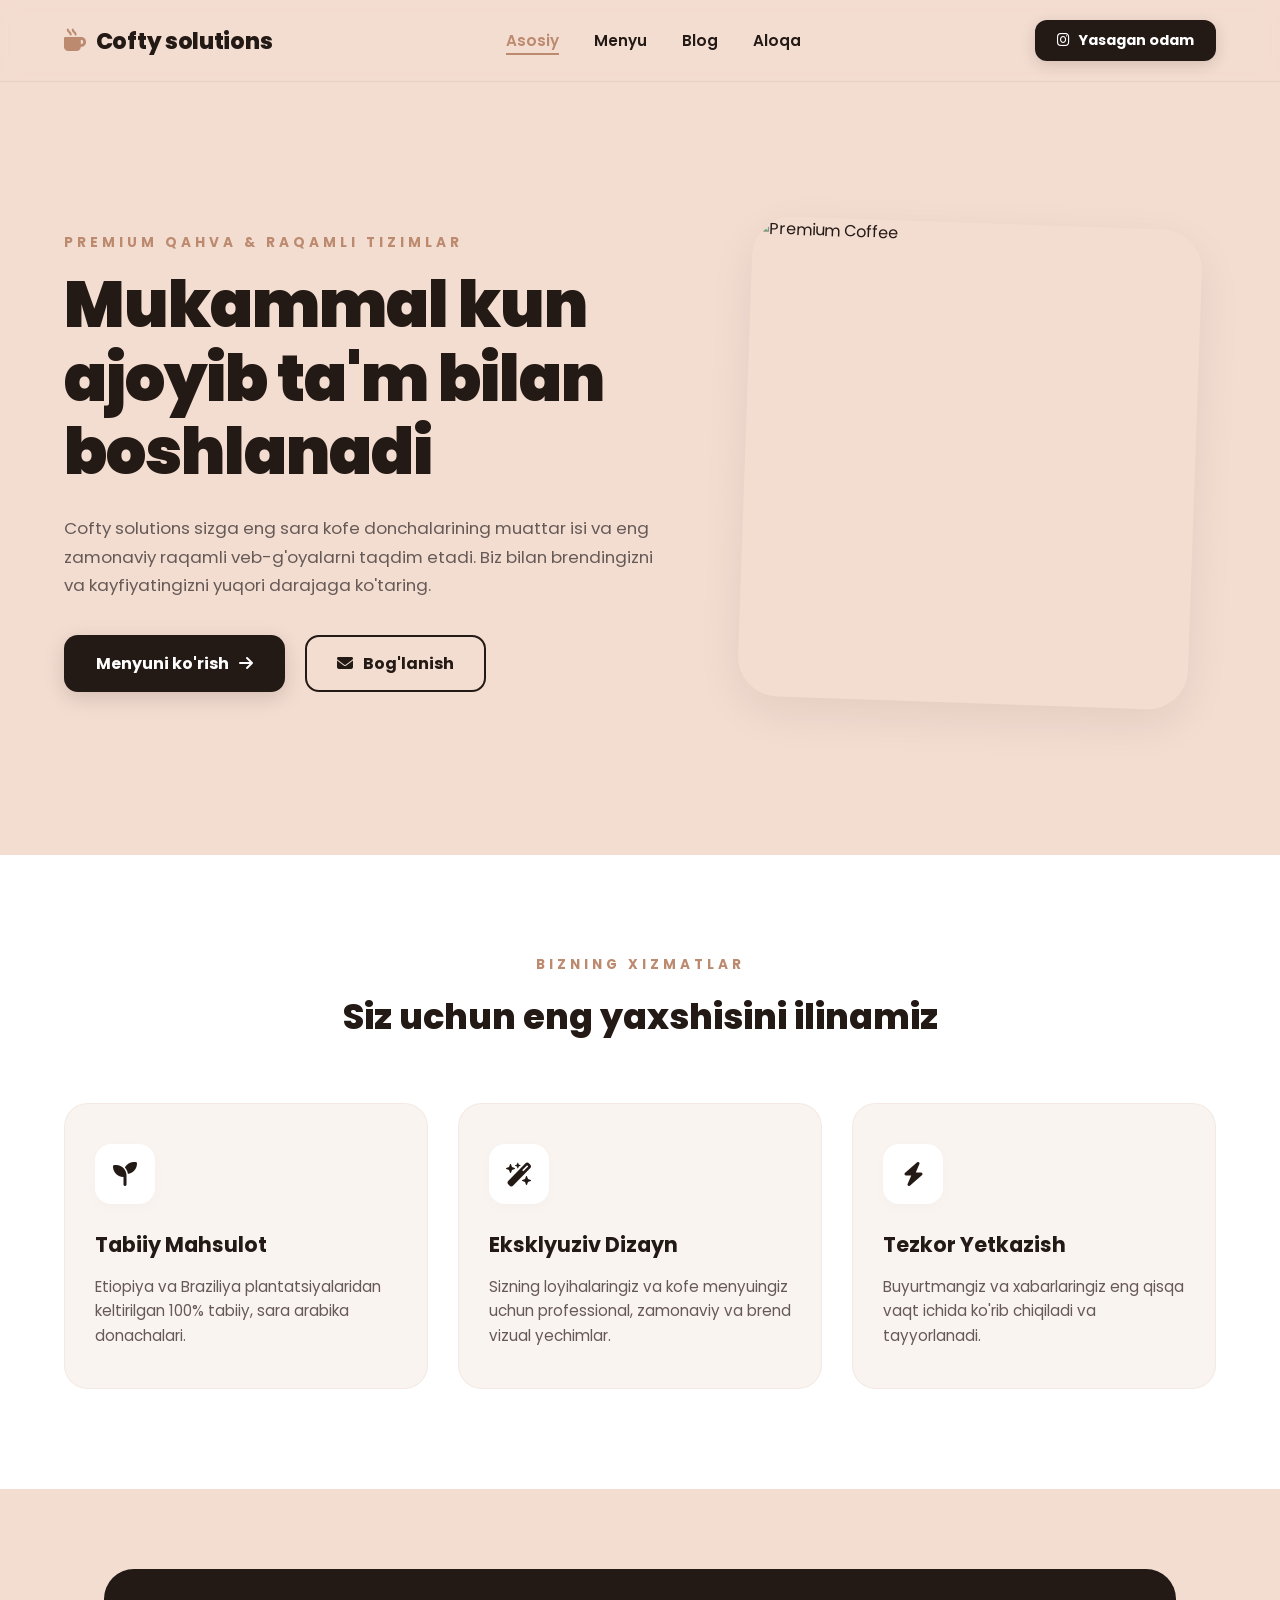
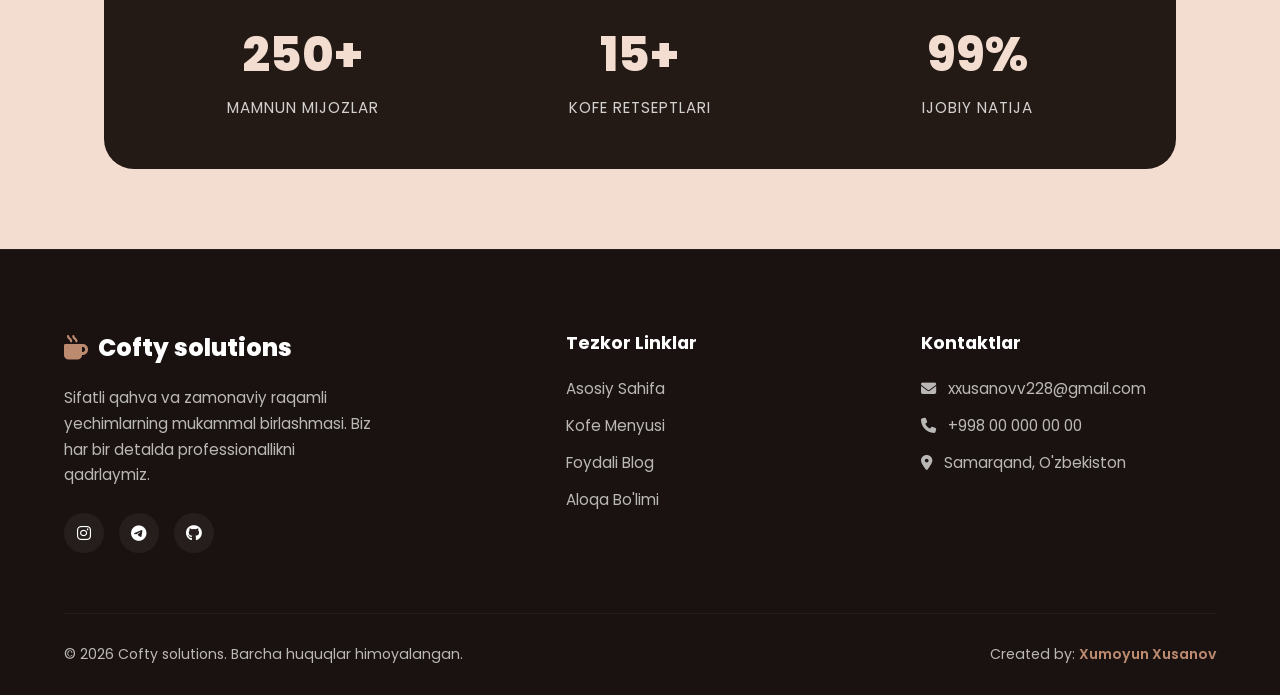
==== index.html @ 6c674bd3 "Add files via upload" ====
<!DOCTYPE html>
<html lang="uz">
<head>
<meta charset="UTF-8">
<meta name="viewport" content="width=device-width, initial-scale=1.0">
<title>Cofty Solutions - Asosiy Sahifa</title>
<!-- Google Fonts va FontAwesome Ulanishi -->
<link href="https://fonts.googleapis.com/css2?family=Poppins:wght@300;400;500;600;700;800;900&display=swap" rel="stylesheet">
<link rel="stylesheet" href="https://cdnjs.cloudflare.com/ajax/libs/font-awesome/6.4.0/css/all.min.css">
<link rel="stylesheet" href="scc/index.css">
</head>
<body>

  <!-- NAVIGATION HEADER -->
  <header class="main-header">
    <div class="nav-container">
      <a href="index.html" class="brand-logo">
        <i class="fa-solid fa-mug-hot"></i> Cofty solutions
      </a>

      <ul class="nav-menu">
        <li><a href="index.html" class="nav-link active">Asosiy</a></li>
        <li><a href="menu.html" class="nav-link">Menyu</a></li>
        <li><a href="blog.html" class="nav-link">Blog</a></li>
        <li><a href="contact.html" class="nav-link">Aloqa</a></li>
      </ul>

      <a href="https://www.instagram.com/khusanovv__offical_/" target="_blank" class="btn-creator">
        <i class="fa-brands fa-instagram"></i> Yasagan odam
      </a>
    </div>
  </header>

  <!-- MAIN / HERO SECTION -->
  <main class="hero-section">
    <div class="hero-container">
      <div class="hero-content">
        <p class="hero-eyebrow">Premium Qahva & Raqamli Tizimlar</p>
        <h1 class="hero-title">Mukammal kun ajoyib ta'm bilan boshlanadi</h1>
        <p class="hero-desc">Cofty solutions sizga eng sara kofe donchalarining muattar isi va eng zamonaviy raqamli veb-g'oyalarni taqdim etadi. Biz bilan brendingizni va kayfiyatingizni yuqori darajaga ko'taring.</p>
        
        <div class="hero-cta-group">
          <a href="menu.html" class="btn-primary">
            Menyuni ko'rish <i class="fa-solid fa-arrow-right"></i>
          </a>
          <a href="contact.html" class="btn-secondary">
            <i class="fa-solid fa-envelope"></i> Bog'lanish
          </a>
        </div>
      </div>

      <div class="hero-image-wrapper">
        <!-- Haqiqiy estetik kofe rasmi -->
        <img src="https://images.unsplash.com/photo-1507133750040-4a8f57021571?auto=format&fit=crop&q=80&w=600" alt="Premium Coffee" class="hero-img">
      </div>
    </div>
  </main>

  <!-- SERVICES SECTION -->
  <section class="services-section">
    <div class="section-header">
      <p class="hero-eyebrow" style="text-align: center;">Bizning xizmatlar</p>
      <h2 class="section-title">Siz uchun eng yaxshisini ilinamiz</h2>
    </div>

    <div class="services-grid">
      <!-- 1-Karta -->
      <div class="service-card">
        <div class="service-icon"><i class="fa-solid fa-seedling"></i></div>
        <h3>Tabiiy Mahsulot</h3>
        <p>Etiopiya va Braziliya plantatsiyalaridan keltirilgan 100% tabiiy, sara arabika donachalari.</p>
      </div>

      <!-- 2-Karta -->
      <div class="service-card">
        <div class="service-icon"><i class="fa-solid fa-wand-magic-sparkles"></i></div>
        <h3>Eksklyuziv Dizayn</h3>
        <p>Sizning loyihalaringiz va kofe menyuingiz uchun professional, zamonaviy va brend vizual yechimlar.</p>
      </div>

      <!-- 3-Karta -->
      <div class="service-card">
        <div class="service-icon"><i class="fa-solid fa-bolt"></i></div>
        <h3>Tezkor Yetkazish</h3>
        <p>Buyurtmangiz va xabarlaringiz eng qisqa vaqt ichida ko'rib chiqiladi va tayyorlanadi.</p>
      </div>
    </div>
  </section>

  <!-- STATS BANNER SECTION -->
  <section class="stats-section">
    <div class="stats-container">
      <div class="stat-item">
        <h2>250+</h2>
        <p>Mamnun Mijozlar</p>
      </div>
      <div class="stat-item">
        <h2>15+</h2>
        <p>Kofe Retseptlari</p>
      </div>
      <div class="stat-item">
        <h2>99%</h2>
        <p>Ijobiy Natija</p>
      </div>
    </div>
  </section>

  <!-- FOOTER -->
  <footer class="main-footer">
    <div class="footer-container">
      
      <!-- Brend va ijtimoiy tarmoqlar -->
      <div class="footer-brand">
        <h3><i class="fa-solid fa-mug-hot"></i> Cofty solutions</h3>
        <p>Sifatli qahva va zamonaviy raqamli yechimlarning mukammal birlashmasi. Biz har bir detalda professionallikni qadrlaymiz.</p>
        <div class="footer-socials">
          <a href="https://www.instagram.com/khusanovv__offical_/" target="_blank" class="social-icon"><i class="fa-brands fa-instagram"></i></a>
          <a href="#" class="social-icon"><i class="fa-brands fa-telegram"></i></a>
          <a href="#" class="social-icon"><i class="fa-brands fa-github"></i></a>
        </div>
      </div>

      <!-- Sayt Navigatsiyasi -->
      <div class="footer-links">
        <h4>Tezkor Linklar</h4>
        <ul>
          <li><a href="index.html">Asosiy Sahifa</a></li>
          <li><a href="menu.html">Kofe Menyusi</a></li>
          <li><a href="blog.html">Foydali Blog</a></li>
          <li><a href="contact.html">Aloqa Bo'limi</a></li>
        </ul>
      </div>

      <!-- Aloqa ma'lumotlari -->
      <div class="footer-links">
        <h4>Kontaktlar</h4>
        <ul>
          <li><a href="mailto:xxusanovv228@gmail.com"><i class="fa-solid fa-envelope" style="margin-right: 8px;"></i> xxusanovv228@gmail.com</a></li>
          <li><a href="tel:+998000000000"><i class="fa-solid fa-phone" style="margin-right: 8px;"></i> +998 00 000 00 00</a></li>
          <li><a><i class="fa-solid fa-location-dot" style="margin-right: 8px;"></i> Samarqand, O'zbekiston</a></li>
        </ul>
      </div>

    </div>

    <!-- Eng pastki mualliflik qismi -->
    <div class="footer-bottom">
      <p>&copy; 2026 Cofty solutions. Barcha huquqlar himoyalangan.</p>
      <p>Created by: <a href="https://www.instagram.com/khusanovv__offical_/" target="_blank">Xumoyun Xusanov</a></p>
    </div>
  </footer>

</body>
</html>
---- scc/index.css ----
*, *::before, *::after { 
    box-sizing: border-box; 
    margin: 0; 
    padding: 0; 
  }
  
  :root {
    --bg: #f3dcd0;
    --dark: #231915;
    --card: #edd0c1;
    --accent: #bc8a6f;
    --white: #fff;
    --text-muted: #665a57;
    --radius: 24px;
    --shadow: 0 15px 45px rgba(35,25,21,0.07);
    --transition: all 0.3s cubic-bezier(.4,0,.2,1);
  }

  body { 
    font-family: 'Poppins', sans-serif; 
    background: var(--bg); 
    color: var(--dark);
    overflow-x: hidden;
    scroll-behavior: smooth;
  }

  /* ─── HEADER & NAVIGATSIYA ─── */
  .main-header {
    width: 100%;
    background: rgba(243, 220, 208, 0.95);
    backdrop-filter: blur(10px);
    border-bottom: 1.5px solid rgba(35,25,21,0.06);
    padding: 20px 5%;
    position: fixed;
    top: 0;
    left: 0;
    z-index: 1000;
  }

  .nav-container {
    max-width: 1200px;
    margin: 0 auto;
    display: flex;
    justify-content: space-between;
    align-items: center;
  }

  .brand-logo {
    display: flex;
    align-items: center;
    gap: 10px;
    text-decoration: none;
    color: var(--dark);
    font-weight: 800;
    font-size: 1.4rem;
    letter-spacing: -0.3px;
  }

  .brand-logo i {
    color: var(--accent);
  }

  .nav-menu {
    display: flex;
    align-items: center;
    gap: 35px;
    list-style: none;
  }

  .nav-link {
    text-decoration: none;
    color: var(--dark);
    font-weight: 600;
    font-size: 0.95rem;
    transition: var(--transition);
    position: relative;
  }

  .nav-link::after {
    content: '';
    position: absolute;
    bottom: -4px;
    left: 0;
    width: 0;
    height: 2px;
    background: var(--accent);
    transition: var(--transition);
  }

  .nav-link:hover::after, .nav-link.active::after {
    width: 100%;
  }

  .nav-link:hover, .nav-link.active {
    color: var(--accent);
  }

  .btn-creator {
    display: flex;
    align-items: center;
    gap: 8px;
    background: var(--dark);
    color: var(--white);
    text-decoration: none;
    padding: 10px 22px;
    border-radius: 12px;
    font-weight: 700;
    font-size: 0.9rem;
    transition: var(--transition);
    box-shadow: 0 4px 15px rgba(35,25,21,0.15);
  }

  .btn-creator:hover {
    background: var(--accent);
    transform: translateY(-2px);
    box-shadow: 0 6px 20px rgba(188,138,111,0.3);
  }

  /* ─── HERO SECTION ─── */
  .hero-section {
    min-height: 95vh;
    display: flex;
    align-items: center;
    padding: 150px 5% 80px 5%;
  }

  .hero-container {
    max-width: 1200px;
    margin: 0 auto;
    display: grid;
    grid-template-columns: 1.1fr 0.9fr;
    gap: 60px;
    align-items: center;
  }

  .hero-eyebrow {
    font-size: 0.85rem;
    font-weight: 700;
    letter-spacing: 4px;
    text-transform: uppercase;
    color: var(--accent);
    margin-bottom: 15px;
  }

  .hero-title {
    font-size: clamp(2.5rem, 5vw, 4rem);
    font-weight: 900;
    line-height: 1.15;
    letter-spacing: -1px;
    margin-bottom: 25px;
  }

  .hero-desc {
    font-size: 1.05rem;
    color: var(--text-muted);
    line-height: 1.7;
    margin-bottom: 35px;
  }

  .hero-cta-group {
    display: flex;
    gap: 20px;
    flex-wrap: wrap;
  }

  .btn-primary {
    background: var(--dark);
    color: var(--white);
    text-decoration: none;
    padding: 16px 32px;
    border-radius: 14px;
    font-weight: 700;
    transition: var(--transition);
    display: inline-flex;
    align-items: center;
    gap: 10px;
    box-shadow: 0 6px 20px rgba(35,25,21,0.15);
  }

  .btn-primary:hover {
    background: var(--accent);
    transform: translateY(-3px);
    box-shadow: 0 8px 25px rgba(188,138,111,0.3);
  }

  .btn-secondary {
    border: 2px solid var(--dark);
    color: var(--dark);
    text-decoration: none;
    padding: 14px 30px;
    border-radius: 14px;
    font-weight: 700;
    transition: var(--transition);
    display: inline-flex;
    align-items: center;
    gap: 10px;
  }

  .btn-secondary:hover {
    background: var(--dark);
    color: var(--white);
    transform: translateY(-3px);
  }

  .hero-image-wrapper {
    position: relative;
    display: flex;
    justify-content: center;
  }

  .hero-img {
    width: 100%;
    max-width: 450px;
    height: 480px;
    object-fit: cover;
    border-radius: 40px;
    box-shadow: var(--shadow);
    transform: rotate(2deg);
    transition: var(--transition);
  }

  .hero-image-wrapper:hover .hero-img {
    transform: rotate(0deg) scale(1.02);
  }

  /* ─── SERVICES / ADVANTAGES SECTION ─── */
  .services-section {
    background: var(--white);
    padding: 100px 5%;
  }

  .section-header {
    text-align: center;
    max-width: 600px;
    margin: 0 auto 60px auto;
  }

  .section-title {
    font-size: 2.2rem;
    font-weight: 800;
    margin-top: 10px;
  }

  .services-grid {
    max-width: 1200px;
    margin: 0 auto;
    display: grid;
    grid-template-columns: repeat(auto-fit, minmax(280px, 1fr));
    gap: 30px;
  }

  .service-card {
    background: #faf4f0;
    padding: 40px 30px;
    border-radius: var(--radius);
    transition: var(--transition);
    border: 1px solid rgba(188,138,111,0.1);
  }

  .service-card:hover {
    transform: translateY(-10px);
    background: var(--card);
    box-shadow: var(--shadow);
  }

  .service-icon {
    width: 60px;
    height: 60px;
    background: var(--white);
    color: var(--dark);
    border-radius: 16px;
    display: flex;
    align-items: center;
    justify-content: center;
    font-size: 1.5rem;
    margin-bottom: 25px;
    box-shadow: 0 4px 15px rgba(0,0,0,0.02);
  }

  .service-card h3 {
    font-size: 1.3rem;
    font-weight: 700;
    margin-bottom: 15px;
  }

  .service-card p {
    font-size: 0.95rem;
    color: var(--text-muted);
    line-height: 1.6;
  }

  /* ─── STATS BANNER ─── */
  .stats-section {
    padding: 80px 5%;
    max-width: 1200px;
    margin: 0 auto;
  }

  .stats-container {
    background: var(--dark);
    color: var(--white);
    padding: 50px;
    border-radius: 30px;
    display: grid;
    grid-template-columns: repeat(auto-fit, minmax(200px, 1fr));
    gap: 40px;
    text-align: center;
  }

  .stat-item h2 {
    font-size: 3rem;
    font-weight: 800;
    color: var(--bg);
    margin-bottom: 5px;
  }

  .stat-item p {
    font-size: 0.95rem;
    opacity: 0.8;
    letter-spacing: 1px;
    text-transform: uppercase;
  }

  /* ─── FOOTER ─── */
  .main-footer {
    background: #1a1210;
    color: rgba(255,255,255,0.7);
    padding: 80px 5% 30px 5%;
    border-top: 1px solid rgba(255,255,255,0.05);
  }

  .footer-container {
    max-width: 1200px;
    margin: 0 auto;
    display: grid;
    grid-template-columns: 1.5fr 1fr 1fr;
    gap: 60px;
    margin-bottom: 60px;
  }

  .footer-brand h3 {
    color: var(--white);
    font-size: 1.5rem;
    font-weight: 800;
    margin-bottom: 20px;
    display: flex;
    align-items: center;
    gap: 10px;
  }

  .footer-brand h3 i {
    color: var(--accent);
  }

  .footer-brand p {
    line-height: 1.7;
    font-size: 0.95rem;
    margin-bottom: 25px;
    max-width: 320px;
  }

  .footer-socials {
    display: flex;
    gap: 15px;
  }

  .social-icon {
    width: 40px;
    height: 40px;
    background: rgba(255,255,255,0.05);
    color: var(--white);
    border-radius: 50%;
    display: flex;
    align-items: center;
    justify-content: center;
    text-decoration: none;
    transition: var(--transition);
  }

  .social-icon:hover {
    background: var(--accent);
    transform: translateY(-3px);
  }

  .footer-links h4 {
    color: var(--white);
    font-size: 1.1rem;
    font-weight: 700;
    margin-bottom: 20px;
  }

  .footer-links ul {
    list-style: none;
    display: flex;
    flex-direction: column;
    gap: 12px;
  }

  .footer-links a {
    color: rgba(255,255,255,0.7);
    text-decoration: none;
    font-size: 0.95rem;
    transition: var(--transition);
  }

  .footer-links a:hover {
    color: var(--accent);
    padding-left: 5px;
  }

  .footer-bottom {
    max-width: 1200px;
    margin: 0 auto;
    padding-top: 30px;
    border-top: 1px solid rgba(255,255,255,0.05);
    display: flex;
    justify-content: space-between;
    align-items: center;
    font-size: 0.88rem;
  }

  .footer-bottom a {
    color: var(--accent);
    text-decoration: none;
    font-weight: 600;
  }

  /* ─── RESPONSIVE ─── */
  @media (max-width: 992px) {
    .nav-menu { display: none; }
    .hero-container {
      grid-template-columns: 1fr;
      text-align: center;
    }
    .hero-img { height: 380px; margin-top: 20px; }
    .hero-cta-group { justify-content: center; }
    .footer-container { grid-template-columns: 1fr; gap: 40px; }
    .footer-bottom { flex-direction: column; gap: 15px; text-align: center; }
  }
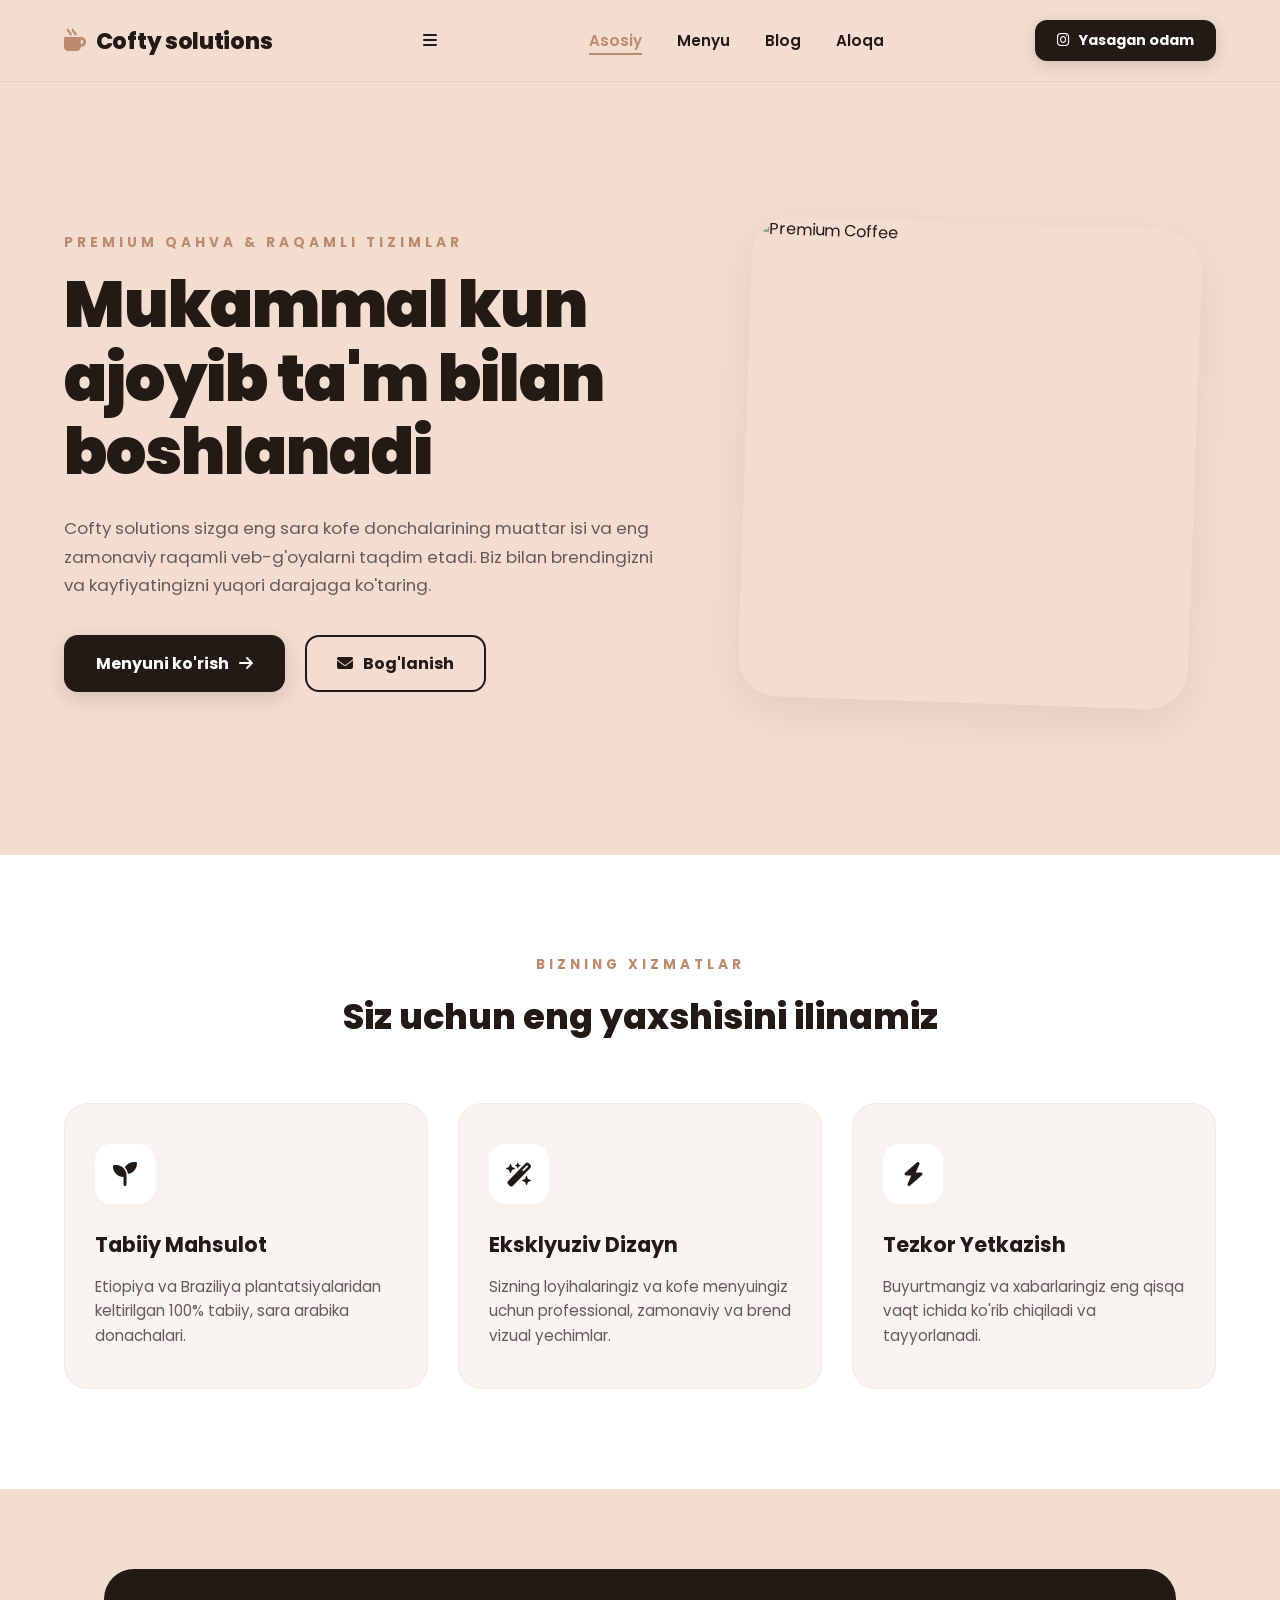
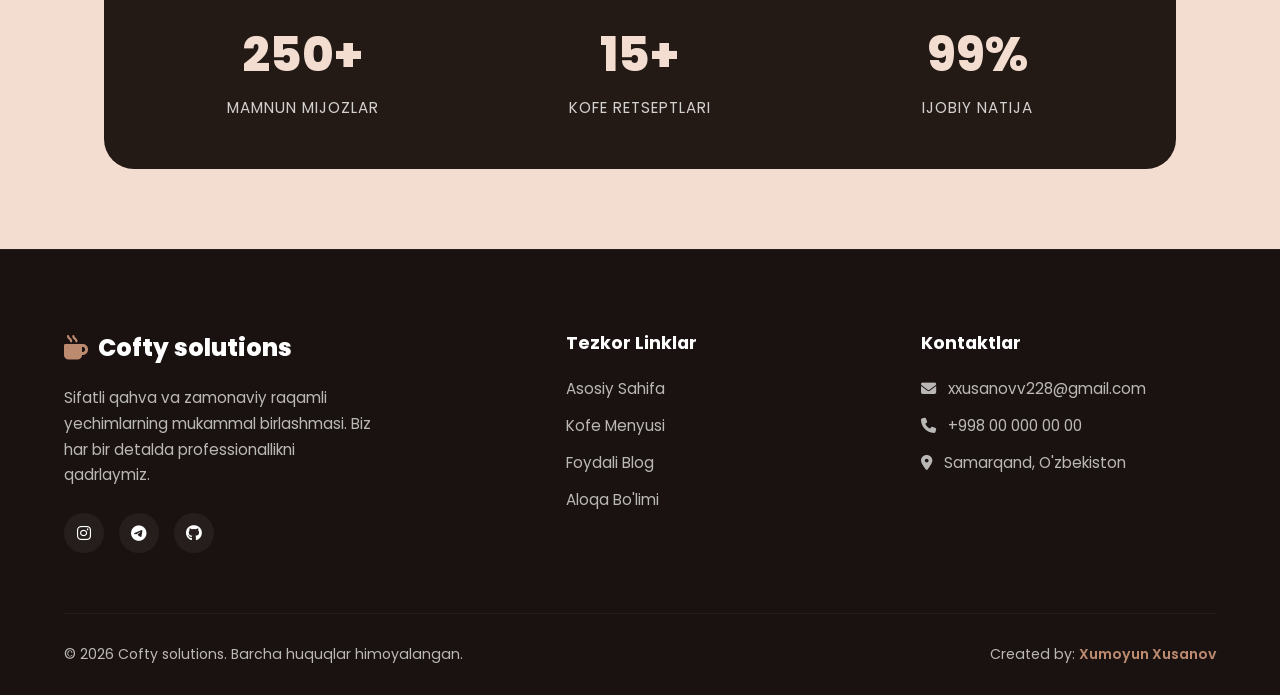
==== commit a37a6186: "Update index.html" ====
--- a/index.html
+++ b/index.html
@@ -1,22 +1,25 @@
 <!DOCTYPE html>
 <html lang="uz">
 <head>
-<meta charset="UTF-8">
-<meta name="viewport" content="width=device-width, initial-scale=1.0">
-<title>Cofty Solutions - Asosiy Sahifa</title>
-<!-- Google Fonts va FontAwesome Ulanishi -->
-<link href="https://fonts.googleapis.com/css2?family=Poppins:wght@300;400;500;600;700;800;900&display=swap" rel="stylesheet">
-<link rel="stylesheet" href="https://cdnjs.cloudflare.com/ajax/libs/font-awesome/6.4.0/css/all.min.css">
-<link rel="stylesheet" href="scc/index.css">
+  <meta charset="UTF-8">
+  <meta name="viewport" content="width=device-width, initial-scale=1.0">
+  <title>Cofty Solutions - Asosiy Sahifa</title>
+  <link href="https://fonts.googleapis.com/css2?family=Poppins:wght@300;400;500;600;700;800;900&display=swap" rel="stylesheet">
+  <link rel="stylesheet" href="https://cdnjs.cloudflare.com/ajax/libs/font-awesome/6.4.0/css/all.min.css">
+  <link rel="stylesheet" href="scc/index.css">
 </head>
 <body>
 
-  <!-- NAVIGATION HEADER -->
   <header class="main-header">
     <div class="nav-container">
       <a href="index.html" class="brand-logo">
         <i class="fa-solid fa-mug-hot"></i> Cofty solutions
       </a>
+
+      <input type="checkbox" id="menu-check" style="display: none;">
+      <label for="menu-check" class="menu-bars-btn">
+        <i class="fa-solid fa-bars"></i>
+      </label>
 
       <ul class="nav-menu">
         <li><a href="index.html" class="nav-link active">Asosiy</a></li>
@@ -31,7 +34,6 @@
     </div>
   </header>
 
-  <!-- MAIN / HERO SECTION -->
   <main class="hero-section">
     <div class="hero-container">
       <div class="hero-content">
@@ -50,13 +52,11 @@
       </div>
 
       <div class="hero-image-wrapper">
-        <!-- Haqiqiy estetik kofe rasmi -->
         <img src="https://images.unsplash.com/photo-1507133750040-4a8f57021571?auto=format&fit=crop&q=80&w=600" alt="Premium Coffee" class="hero-img">
       </div>
     </div>
   </main>
 
-  <!-- SERVICES SECTION -->
   <section class="services-section">
     <div class="section-header">
       <p class="hero-eyebrow" style="text-align: center;">Bizning xizmatlar</p>
@@ -64,21 +64,18 @@
     </div>
 
     <div class="services-grid">
-      <!-- 1-Karta -->
       <div class="service-card">
         <div class="service-icon"><i class="fa-solid fa-seedling"></i></div>
         <h3>Tabiiy Mahsulot</h3>
         <p>Etiopiya va Braziliya plantatsiyalaridan keltirilgan 100% tabiiy, sara arabika donachalari.</p>
       </div>
 
-      <!-- 2-Karta -->
       <div class="service-card">
         <div class="service-icon"><i class="fa-solid fa-wand-magic-sparkles"></i></div>
         <h3>Eksklyuziv Dizayn</h3>
         <p>Sizning loyihalaringiz va kofe menyuingiz uchun professional, zamonaviy va brend vizual yechimlar.</p>
       </div>
 
-      <!-- 3-Karta -->
       <div class="service-card">
         <div class="service-icon"><i class="fa-solid fa-bolt"></i></div>
         <h3>Tezkor Yetkazish</h3>
@@ -87,7 +84,6 @@
     </div>
   </section>
 
-  <!-- STATS BANNER SECTION -->
   <section class="stats-section">
     <div class="stats-container">
       <div class="stat-item">
@@ -105,11 +101,9 @@
     </div>
   </section>
 
-  <!-- FOOTER -->
   <footer class="main-footer">
     <div class="footer-container">
       
-      <!-- Brend va ijtimoiy tarmoqlar -->
       <div class="footer-brand">
         <h3><i class="fa-solid fa-mug-hot"></i> Cofty solutions</h3>
         <p>Sifatli qahva va zamonaviy raqamli yechimlarning mukammal birlashmasi. Biz har bir detalda professionallikni qadrlaymiz.</p>
@@ -120,7 +114,6 @@
         </div>
       </div>
 
-      <!-- Sayt Navigatsiyasi -->
       <div class="footer-links">
         <h4>Tezkor Linklar</h4>
         <ul>
@@ -131,7 +124,6 @@
         </ul>
       </div>
 
-      <!-- Aloqa ma'lumotlari -->
       <div class="footer-links">
         <h4>Kontaktlar</h4>
         <ul>
@@ -143,7 +135,6 @@
 
     </div>
 
-    <!-- Eng pastki mualliflik qismi -->
     <div class="footer-bottom">
       <p>&copy; 2026 Cofty solutions. Barcha huquqlar himoyalangan.</p>
       <p>Created by: <a href="https://www.instagram.com/khusanovv__offical_/" target="_blank">Xumoyun Xusanov</a></p>
@@ -151,4 +142,4 @@
   </footer>
 
 </body>
-</html>+</html>
--- a/scc/index.css
+++ b/scc/index.css
@@ -437,4 +437,137 @@
     .hero-cta-group { justify-content: center; }
     .footer-container { grid-template-columns: 1fr; gap: 40px; }
     .footer-bottom { flex-direction: column; gap: 15px; text-align: center; }
-  }+  }
+
+
+
+
+/* ─── RESPONSIVE (HAMMA QURILMALAR UCHUN MOSLASHUVCHAN) ─── */
+
+/* 1. Katta va o'rta ekranli planshetlar uchun (max-width: 1024px) */
+@media (max-width: 1024px) {
+  .hero-container {
+    gap: 40px;
+  }
+  .hero-img {
+    max-width: 400px;
+    height: 420px;
+  }
+}
+
+/* 2. Kichik planshetlar va landshaft holatidagi telefonlar uchun (max-width: 768px) */
+@media (max-width: 768px) {
+  .main-header {
+    padding: 15px 5%;
+  }
+
+  /* Menyu telefonlarda chiroyli tartibda pastga tushishi uchun */
+  .nav-container {
+    flex-direction: column;
+    gap: 15px;
+    text-align: center;
+  }
+
+  .nav-menu {
+    display: flex; /* display: none olib tashlandi */
+    flex-wrap: wrap;
+    justify-content: center;
+    gap: 20px;
+  }
+
+  .btn-creator {
+    width: 100%;
+    justify-content: center;
+  }
+
+  /* Hero qismini vertikal holatga keltirish */
+  .hero-section {
+    padding-top: 180px; /* Header yopib qo'ymasligi uchun */
+  }
+
+  .hero-container {
+    grid-template-columns: 1fr;
+    text-align: center;
+    gap: 50px;
+  }
+
+  .hero-image-wrapper {
+    order: -1; /* Rasm matndan tepada turishi uchun (ixtiyoriy) */
+  }
+
+  .hero-img {
+    height: 380px;
+    max-width: 100%;
+  }
+
+  .hero-cta-group {
+    justify-content: center;
+  }
+
+  /* Footer qismlarini ustma-ust tushirish */
+  .footer-container {
+    grid-template-columns: 1fr;
+    gap: 40px;
+  }
+
+  .footer-brand p {
+    max-width: 100%;
+  }
+
+  .footer-bottom {
+    flex-direction: column;
+    gap: 15px;
+    text-align: center;
+  }
+}
+
+/* 3. Smartfonlar uchun (max-width: 480px) */
+@media (max-width: 480px) {
+  .main-header {
+    position: absolute; /* Kichik ekranlarda skroll bo'lganda joyni tejaydi */
+  }
+
+  .nav-menu {
+    gap: 15px;
+  }
+
+  .nav-link {
+    font-size: 0.9rem;
+  }
+
+  .hero-section {
+    padding-top: 200px;
+    padding-bottom: 40px;
+  }
+
+  .hero-cta-group .btn-primary,
+  .hero-cta-group .btn-secondary {
+    width: 100%; /* Tugmalar telefon ekranida to'liq eni bo'yicha cho'ziladi */
+    justify-content: center;
+  }
+
+  .hero-img {
+    height: 300px;
+  }
+
+  .services-section {
+    padding: 60px 5%;
+  }
+
+  .section-title {
+    font-size: 1.8rem;
+  }
+
+  .service-card {
+    padding: 30px 20px;
+  }
+
+  .stats-container {
+    padding: 40px 20px;
+    gap: 30px;
+  }
+
+  .stat-item h2 {
+    font-size: 2.5rem;
+  }
+}
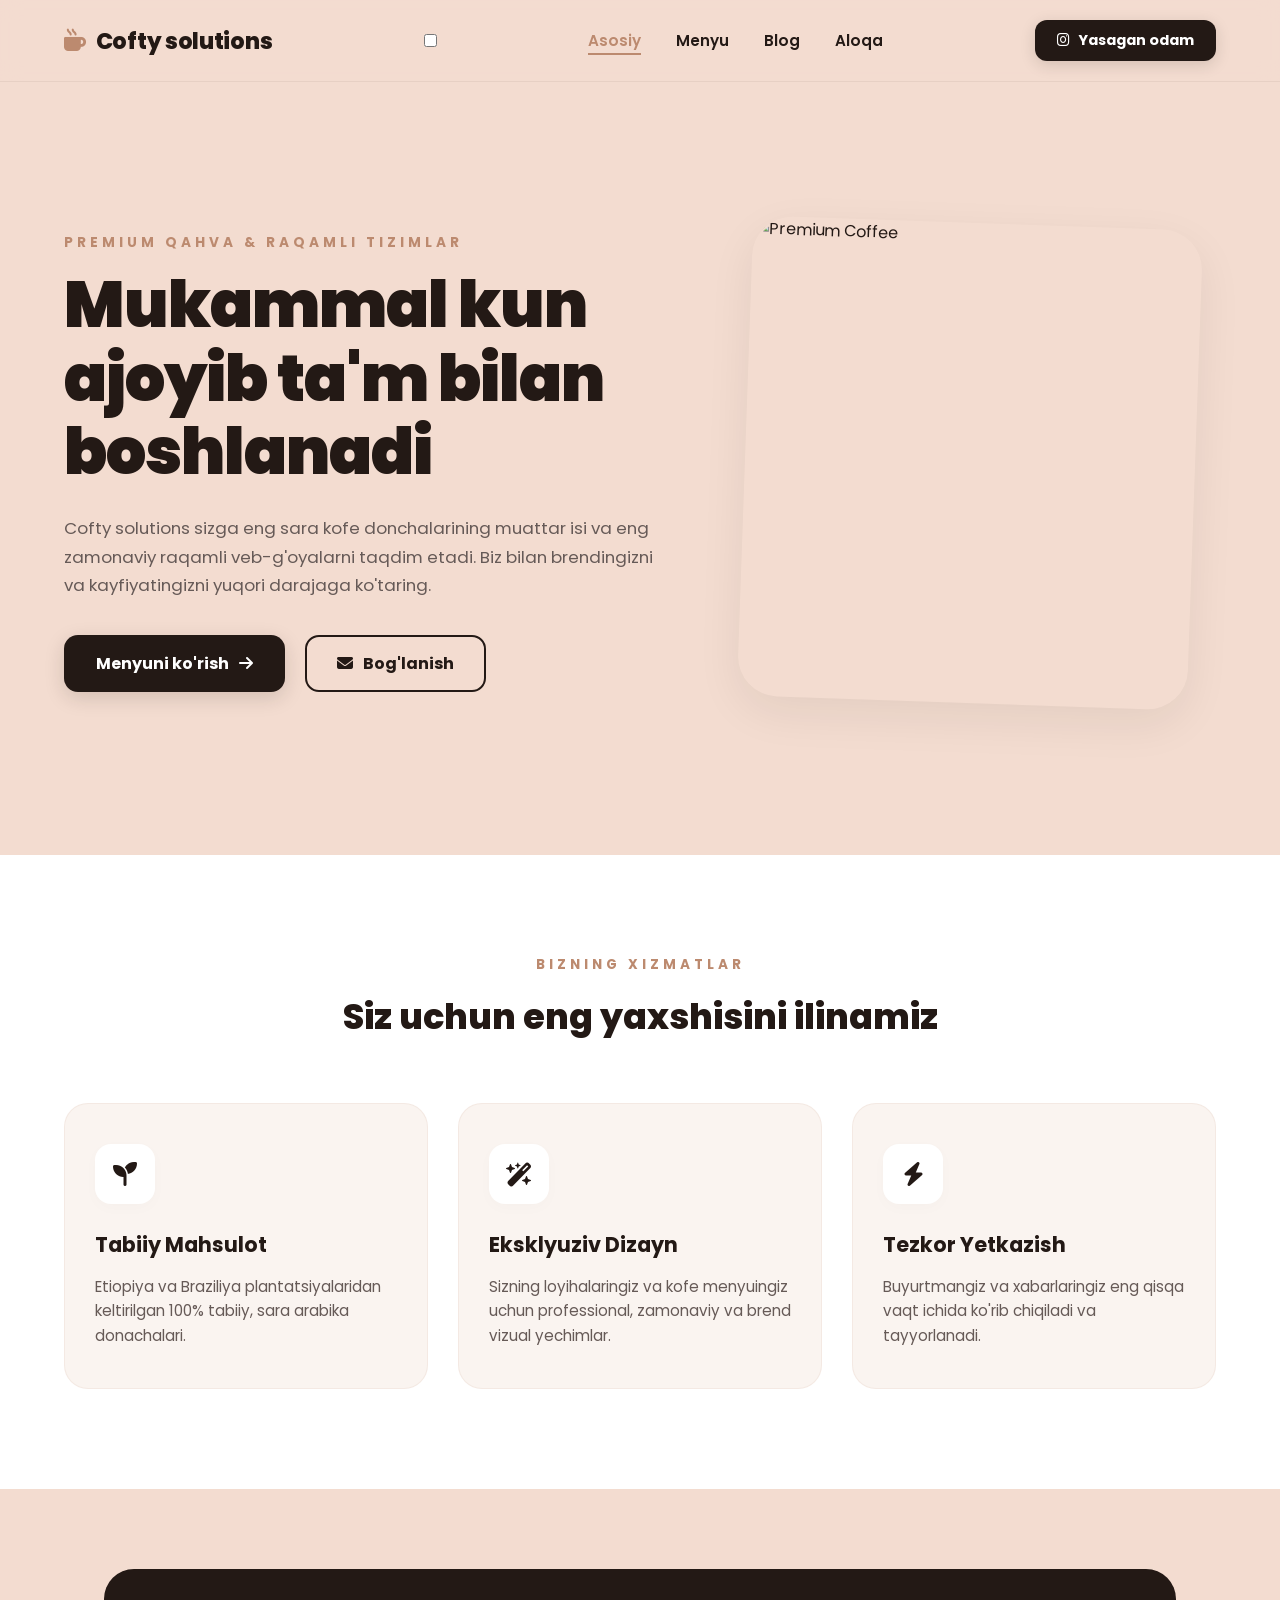
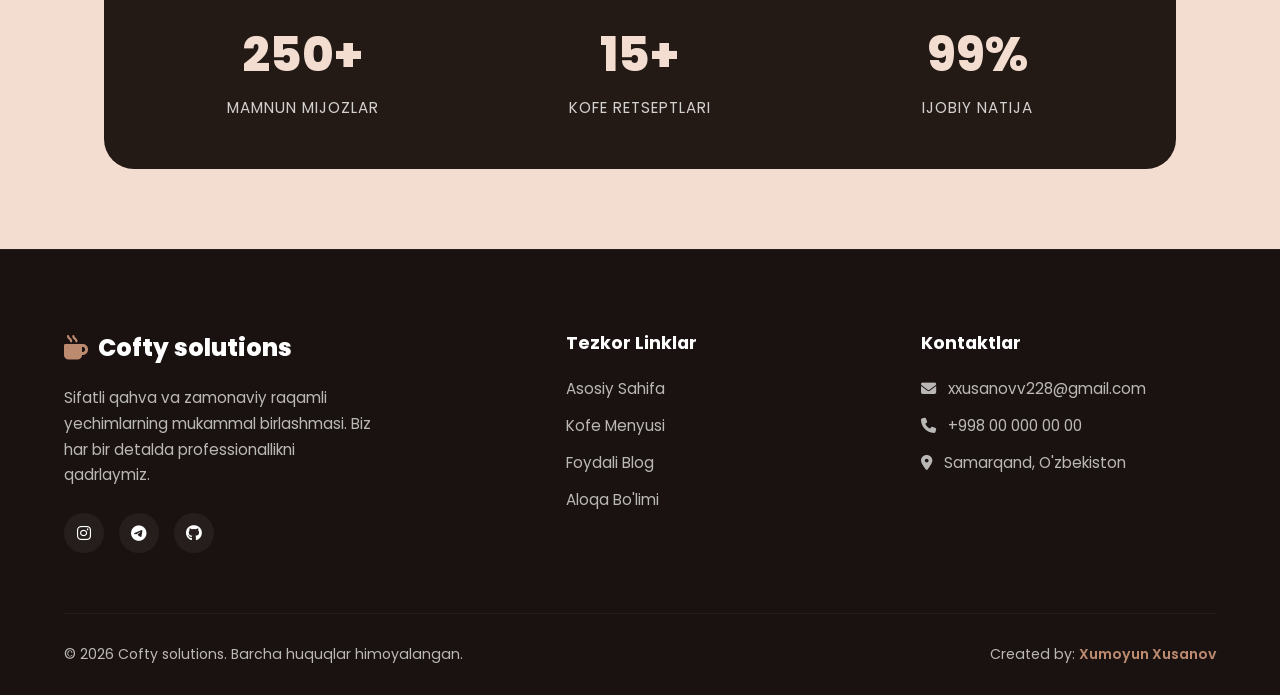
==== commit 1bd6b2ba: "Update index.html" ====
--- a/index.html
+++ b/index.html
@@ -9,14 +9,13 @@
   <link rel="stylesheet" href="scc/index.css">
 </head>
 <body>
-
-  <header class="main-header">
+<header class="main-header">
     <div class="nav-container">
       <a href="index.html" class="brand-logo">
         <i class="fa-solid fa-mug-hot"></i> Cofty solutions
       </a>
 
-      <input type="checkbox" id="menu-check" style="display: none;">
+      <input type="checkbox" id="menu-check">
       <label for="menu-check" class="menu-bars-btn">
         <i class="fa-solid fa-bars"></i>
       </label>
--- a/scc/index.css
+++ b/scc/index.css
@@ -1,573 +1,504 @@
-
-  *, *::before, *::after { 
-    box-sizing: border-box; 
-    margin: 0; 
-    padding: 0; 
-  }
-  
-  :root {
-    --bg: #f3dcd0;
-    --dark: #231915;
-    --card: #edd0c1;
-    --accent: #bc8a6f;
-    --white: #fff;
-    --text-muted: #665a57;
-    --radius: 24px;
-    --shadow: 0 15px 45px rgba(35,25,21,0.07);
-    --transition: all 0.3s cubic-bezier(.4,0,.2,1);
-  }
-
-  body { 
-    font-family: 'Poppins', sans-serif; 
-    background: var(--bg); 
-    color: var(--dark);
-    overflow-x: hidden;
-    scroll-behavior: smooth;
-  }
-
-  /* ─── HEADER & NAVIGATSIYA ─── */
-  .main-header {
-    width: 100%;
-    background: rgba(243, 220, 208, 0.95);
-    backdrop-filter: blur(10px);
-    border-bottom: 1.5px solid rgba(35,25,21,0.06);
-    padding: 20px 5%;
-    position: fixed;
-    top: 0;
-    left: 0;
-    z-index: 1000;
-  }
-
-  .nav-container {
-    max-width: 1200px;
-    margin: 0 auto;
-    display: flex;
-    justify-content: space-between;
-    align-items: center;
-  }
-
-  .brand-logo {
-    display: flex;
-    align-items: center;
-    gap: 10px;
-    text-decoration: none;
-    color: var(--dark);
-    font-weight: 800;
-    font-size: 1.4rem;
-    letter-spacing: -0.3px;
-  }
-
-  .brand-logo i {
-    color: var(--accent);
-  }
-
-  .nav-menu {
-    display: flex;
-    align-items: center;
-    gap: 35px;
-    list-style: none;
-  }
-
-  .nav-link {
-    text-decoration: none;
-    color: var(--dark);
-    font-weight: 600;
-    font-size: 0.95rem;
-    transition: var(--transition);
-    position: relative;
-  }
-
-  .nav-link::after {
-    content: '';
-    position: absolute;
-    bottom: -4px;
-    left: 0;
-    width: 0;
-    height: 2px;
-    background: var(--accent);
-    transition: var(--transition);
-  }
-
-  .nav-link:hover::after, .nav-link.active::after {
-    width: 100%;
-  }
-
-  .nav-link:hover, .nav-link.active {
-    color: var(--accent);
-  }
-
-  .btn-creator {
-    display: flex;
-    align-items: center;
-    gap: 8px;
-    background: var(--dark);
-    color: var(--white);
-    text-decoration: none;
-    padding: 10px 22px;
-    border-radius: 12px;
-    font-weight: 700;
-    font-size: 0.9rem;
-    transition: var(--transition);
-    box-shadow: 0 4px 15px rgba(35,25,21,0.15);
-  }
-
-  .btn-creator:hover {
-    background: var(--accent);
-    transform: translateY(-2px);
-    box-shadow: 0 6px 20px rgba(188,138,111,0.3);
-  }
-
-  /* ─── HERO SECTION ─── */
-  .hero-section {
-    min-height: 95vh;
-    display: flex;
-    align-items: center;
-    padding: 150px 5% 80px 5%;
-  }
-
-  .hero-container {
-    max-width: 1200px;
-    margin: 0 auto;
-    display: grid;
-    grid-template-columns: 1.1fr 0.9fr;
-    gap: 60px;
-    align-items: center;
-  }
-
-  .hero-eyebrow {
-    font-size: 0.85rem;
-    font-weight: 700;
-    letter-spacing: 4px;
-    text-transform: uppercase;
-    color: var(--accent);
-    margin-bottom: 15px;
-  }
-
-  .hero-title {
-    font-size: clamp(2.5rem, 5vw, 4rem);
-    font-weight: 900;
-    line-height: 1.15;
-    letter-spacing: -1px;
-    margin-bottom: 25px;
-  }
-
-  .hero-desc {
-    font-size: 1.05rem;
-    color: var(--text-muted);
-    line-height: 1.7;
-    margin-bottom: 35px;
-  }
-
-  .hero-cta-group {
-    display: flex;
-    gap: 20px;
-    flex-wrap: wrap;
-  }
-
-  .btn-primary {
-    background: var(--dark);
-    color: var(--white);
-    text-decoration: none;
-    padding: 16px 32px;
-    border-radius: 14px;
-    font-weight: 700;
-    transition: var(--transition);
-    display: inline-flex;
-    align-items: center;
-    gap: 10px;
-    box-shadow: 0 6px 20px rgba(35,25,21,0.15);
-  }
-
-  .btn-primary:hover {
-    background: var(--accent);
-    transform: translateY(-3px);
-    box-shadow: 0 8px 25px rgba(188,138,111,0.3);
-  }
-
-  .btn-secondary {
-    border: 2px solid var(--dark);
-    color: var(--dark);
-    text-decoration: none;
-    padding: 14px 30px;
-    border-radius: 14px;
-    font-weight: 700;
-    transition: var(--transition);
-    display: inline-flex;
-    align-items: center;
-    gap: 10px;
-  }
-
-  .btn-secondary:hover {
-    background: var(--dark);
-    color: var(--white);
-    transform: translateY(-3px);
-  }
-
-  .hero-image-wrapper {
-    position: relative;
-    display: flex;
-    justify-content: center;
-  }
-
-  .hero-img {
-    width: 100%;
-    max-width: 450px;
-    height: 480px;
-    object-fit: cover;
-    border-radius: 40px;
-    box-shadow: var(--shadow);
-    transform: rotate(2deg);
-    transition: var(--transition);
-  }
-
-  .hero-image-wrapper:hover .hero-img {
-    transform: rotate(0deg) scale(1.02);
-  }
-
-  /* ─── SERVICES / ADVANTAGES SECTION ─── */
-  .services-section {
-    background: var(--white);
-    padding: 100px 5%;
-  }
-
-  .section-header {
-    text-align: center;
-    max-width: 600px;
-    margin: 0 auto 60px auto;
-  }
-
-  .section-title {
-    font-size: 2.2rem;
-    font-weight: 800;
-    margin-top: 10px;
-  }
-
-  .services-grid {
-    max-width: 1200px;
-    margin: 0 auto;
-    display: grid;
-    grid-template-columns: repeat(auto-fit, minmax(280px, 1fr));
-    gap: 30px;
-  }
-
-  .service-card {
-    background: #faf4f0;
-    padding: 40px 30px;
-    border-radius: var(--radius);
-    transition: var(--transition);
-    border: 1px solid rgba(188,138,111,0.1);
-  }
-
-  .service-card:hover {
-    transform: translateY(-10px);
-    background: var(--card);
-    box-shadow: var(--shadow);
-  }
-
-  .service-icon {
-    width: 60px;
-    height: 60px;
-    background: var(--white);
-    color: var(--dark);
-    border-radius: 16px;
-    display: flex;
-    align-items: center;
-    justify-content: center;
-    font-size: 1.5rem;
-    margin-bottom: 25px;
-    box-shadow: 0 4px 15px rgba(0,0,0,0.02);
-  }
-
-  .service-card h3 {
-    font-size: 1.3rem;
-    font-weight: 700;
-    margin-bottom: 15px;
-  }
-
-  .service-card p {
-    font-size: 0.95rem;
-    color: var(--text-muted);
-    line-height: 1.6;
-  }
-
-  /* ─── STATS BANNER ─── */
-  .stats-section {
-    padding: 80px 5%;
-    max-width: 1200px;
-    margin: 0 auto;
-  }
-
-  .stats-container {
-    background: var(--dark);
-    color: var(--white);
-    padding: 50px;
-    border-radius: 30px;
-    display: grid;
-    grid-template-columns: repeat(auto-fit, minmax(200px, 1fr));
-    gap: 40px;
-    text-align: center;
-  }
-
-  .stat-item h2 {
-    font-size: 3rem;
-    font-weight: 800;
-    color: var(--bg);
-    margin-bottom: 5px;
-  }
-
-  .stat-item p {
-    font-size: 0.95rem;
-    opacity: 0.8;
-    letter-spacing: 1px;
-    text-transform: uppercase;
-  }
-
-  /* ─── FOOTER ─── */
-  .main-footer {
-    background: #1a1210;
-    color: rgba(255,255,255,0.7);
-    padding: 80px 5% 30px 5%;
-    border-top: 1px solid rgba(255,255,255,0.05);
-  }
-
-  .footer-container {
-    max-width: 1200px;
-    margin: 0 auto;
-    display: grid;
-    grid-template-columns: 1.5fr 1fr 1fr;
-    gap: 60px;
-    margin-bottom: 60px;
-  }
-
-  .footer-brand h3 {
-    color: var(--white);
-    font-size: 1.5rem;
-    font-weight: 800;
-    margin-bottom: 20px;
-    display: flex;
-    align-items: center;
-    gap: 10px;
-  }
-
-  .footer-brand h3 i {
-    color: var(--accent);
-  }
-
-  .footer-brand p {
-    line-height: 1.7;
-    font-size: 0.95rem;
-    margin-bottom: 25px;
-    max-width: 320px;
-  }
-
-  .footer-socials {
-    display: flex;
-    gap: 15px;
-  }
-
-  .social-icon {
-    width: 40px;
-    height: 40px;
-    background: rgba(255,255,255,0.05);
-    color: var(--white);
-    border-radius: 50%;
-    display: flex;
-    align-items: center;
-    justify-content: center;
-    text-decoration: none;
-    transition: var(--transition);
-  }
-
-  .social-icon:hover {
-    background: var(--accent);
-    transform: translateY(-3px);
-  }
-
-  .footer-links h4 {
-    color: var(--white);
-    font-size: 1.1rem;
-    font-weight: 700;
-    margin-bottom: 20px;
-  }
-
-  .footer-links ul {
-    list-style: none;
-    display: flex;
-    flex-direction: column;
-    gap: 12px;
-  }
-
-  .footer-links a {
-    color: rgba(255,255,255,0.7);
-    text-decoration: none;
-    font-size: 0.95rem;
-    transition: var(--transition);
-  }
-
-  .footer-links a:hover {
-    color: var(--accent);
-    padding-left: 5px;
-  }
-
-  .footer-bottom {
-    max-width: 1200px;
-    margin: 0 auto;
-    padding-top: 30px;
-    border-top: 1px solid rgba(255,255,255,0.05);
-    display: flex;
-    justify-content: space-between;
-    align-items: center;
-    font-size: 0.88rem;
-  }
-
-  .footer-bottom a {
-    color: var(--accent);
-    text-decoration: none;
-    font-weight: 600;
-  }
-
-  /* ─── RESPONSIVE ─── */
-  @media (max-width: 992px) {
-    .nav-menu { display: none; }
-    .hero-container {
-      grid-template-columns: 1fr;
-      text-align: center;
-    }
-    .hero-img { height: 380px; margin-top: 20px; }
-    .hero-cta-group { justify-content: center; }
-    .footer-container { grid-template-columns: 1fr; gap: 40px; }
-    .footer-bottom { flex-direction: column; gap: 15px; text-align: center; }
-  }
-
-
-
-
-/* ─── RESPONSIVE (HAMMA QURILMALAR UCHUN MOSLASHUVCHAN) ─── */
-
-/* 1. Katta va o'rta ekranli planshetlar uchun (max-width: 1024px) */
+*, *::before, *::after { 
+  box-sizing: border-box; 
+  margin: 0; 
+  padding: 0; 
+}
+
+:root {
+  --bg: #f3dcd0;
+  --dark: #231915;
+  --card: #edd0c1;
+  --accent: #bc8a6f;
+  --white: #fff;
+  --text-muted: #665a57;
+  --radius: 24px;
+  --shadow: 0 15px 45px rgba(35,25,21,0.07);
+  --transition: all 0.3s cubic-bezier(.4,0,.2,1);
+}
+
+body { 
+  font-family: 'Poppins', sans-serif; 
+  background: var(--bg); 
+  color: var(--dark);
+  overflow-x: hidden;
+  scroll-behavior: smooth;
+}
+
+/* ─── HEADER & NAVIGATSIYA ─── */
+.main-header {
+  width: 100%;
+  background: rgba(243, 220, 208, 0.95);
+  backdrop-filter: blur(10px);
+  border-bottom: 1.5px solid rgba(35,25,21,0.06);
+  padding: 20px 5%;
+  position: fixed;
+  top: 0;
+  left: 0;
+  z-index: 1000;
+}
+
+.nav-container {
+  max-width: 1200px;
+  margin: 0 auto;
+  display: flex;
+  justify-content: space-between;
+  align-items: center;
+}
+
+.brand-logo {
+  display: flex;
+  align-items: center;
+  gap: 10px;
+  text-decoration: none;
+  color: var(--dark);
+  font-weight: 800;
+  font-size: 1.4rem;
+  letter-spacing: -0.3px;
+}
+
+.brand-logo i {
+  color: var(--accent);
+}
+
+.nav-menu {
+  display: flex;
+  align-items: center;
+  gap: 35px;
+  list-style: none;
+}
+
+.nav-link {
+  text-decoration: none;
+  color: var(--dark);
+  font-weight: 600;
+  font-size: 0.95rem;
+  transition: var(--transition);
+  position: relative;
+}
+
+.nav-link::after {
+  content: '';
+  position: absolute;
+  bottom: -4px;
+  left: 0;
+  width: 0;
+  height: 2px;
+  background: var(--accent);
+  transition: var(--transition);
+}
+
+.nav-link:hover::after, .nav-link.active::after {
+  width: 100%;
+}
+
+.nav-link:hover, .nav-link.active {
+  color: var(--accent);
+}
+
+.btn-creator {
+  display: flex;
+  align-items: center;
+  gap: 8px;
+  background: var(--dark);
+  color: var(--white);
+  text-decoration: none;
+  padding: 10px 22px;
+  border-radius: 12px;
+  font-weight: 700;
+  font-size: 0.9rem;
+  transition: var(--transition);
+  box-shadow: 0 4px 15px rgba(35,25,21,0.15);
+}
+
+.btn-creator:hover {
+  background: var(--accent);
+  transform: translateY(-2px);
+  box-shadow: 0 6px 20px rgba(188,138,111,0.3);
+}
+
+/* Kompyuterda yashirin turadigan bars tugmasi */
+.menu-bars-btn {
+  display: none;
+  font-size: 1.6rem;
+  color: var(--dark);
+  cursor: pointer;
+  transition: var(--transition);
+}
+
+/* ─── HERO SECTION ─── */
+.hero-section {
+  min-height: 95vh;
+  display: flex;
+  align-items: center;
+  padding: 150px 5% 80px 5%;
+}
+
+.hero-container {
+  max-width: 1200px;
+  margin: 0 auto;
+  display: grid;
+  grid-template-columns: 1.1fr 0.9fr;
+  gap: 60px;
+  align-items: center;
+}
+
+.hero-eyebrow {
+  font-size: 0.85rem;
+  font-weight: 700;
+  letter-spacing: 4px;
+  text-transform: uppercase;
+  color: var(--accent);
+  margin-bottom: 15px;
+}
+
+.hero-title {
+  font-size: clamp(2.5rem, 5vw, 4rem);
+  font-weight: 900;
+  line-height: 1.15;
+  letter-spacing: -1px;
+  margin-bottom: 25px;
+}
+
+.hero-desc {
+  font-size: 1.05rem;
+  color: var(--text-muted);
+  line-height: 1.7;
+  margin-bottom: 35px;
+}
+
+.hero-cta-group {
+  display: flex;
+  gap: 20px;
+  flex-wrap: wrap;
+}
+
+.btn-primary {
+  background: var(--dark);
+  color: var(--white);
+  text-decoration: none;
+  padding: 16px 32px;
+  border-radius: 14px;
+  font-weight: 700;
+  transition: var(--transition);
+  display: inline-flex;
+  align-items: center;
+  gap: 10px;
+  box-shadow: 0 6px 20px rgba(35,25,21,0.15);
+}
+
+.btn-primary:hover {
+  background: var(--accent);
+  transform: translateY(-3px);
+  box-shadow: 0 8px 25px rgba(188,138,111,0.3);
+}
+
+.btn-secondary {
+  border: 2px solid var(--dark);
+  color: var(--dark);
+  text-decoration: none;
+  padding: 14px 30px;
+  border-radius: 14px;
+  font-weight: 700;
+  transition: var(--transition);
+  display: inline-flex;
+  align-items: center;
+  gap: 10px;
+}
+
+.btn-secondary:hover {
+  background: var(--dark);
+  color: var(--white);
+  transform: translateY(-3px);
+}
+
+.hero-image-wrapper {
+  position: relative;
+  display: flex;
+  justify-content: center;
+}
+
+.hero-img {
+  width: 100%;
+  max-width: 450px;
+  height: 480px;
+  object-fit: cover;
+  border-radius: 40px;
+  box-shadow: var(--shadow);
+  transform: rotate(2deg);
+  transition: var(--transition);
+}
+
+.hero-image-wrapper:hover .hero-img {
+  transform: rotate(0deg) scale(1.02);
+}
+
+/* ─── SERVICES SECTION ─── */
+.services-section {
+  background: var(--white);
+  padding: 100px 5%;
+}
+
+.section-header {
+  text-align: center;
+  max-width: 600px;
+  margin: 0 auto 60px auto;
+}
+
+.section-title {
+  font-size: 2.2rem;
+  font-weight: 800;
+  margin-top: 10px;
+}
+
+.services-grid {
+  max-width: 1200px;
+  margin: 0 auto;
+  display: grid;
+  grid-template-columns: repeat(auto-fit, minmax(280px, 1fr));
+  gap: 30px;
+}
+
+.service-card {
+  background: #faf4f0;
+  padding: 40px 30px;
+  border-radius: var(--radius);
+  transition: var(--transition);
+  border: 1px solid rgba(188,138,111,0.1);
+}
+
+.service-card:hover {
+  transform: translateY(-10px);
+  background: var(--card);
+  box-shadow: var(--shadow);
+}
+
+.service-icon {
+  width: 60px;
+  height: 60px;
+  background: var(--white);
+  color: var(--dark);
+  border-radius: 16px;
+  display: flex;
+  align-items: center;
+  justify-content: center;
+  font-size: 1.5rem;
+  margin-bottom: 25px;
+  box-shadow: 0 4px 15px rgba(0,0,0,0.02);
+}
+
+.service-card h3 {
+  font-size: 1.3rem;
+  font-weight: 700;
+  margin-bottom: 15px;
+}
+
+.service-card p {
+  font-size: 0.95rem;
+  color: var(--text-muted);
+  line-height: 1.6;
+}
+
+/* ─── STATS BANNER ─── */
+.stats-section {
+  padding: 80px 5%;
+  max-width: 1200px;
+  margin: 0 auto;
+}
+
+.stats-container {
+  background: var(--dark);
+  color: var(--white);
+  padding: 50px;
+  border-radius: 30px;
+  display: grid;
+  grid-template-columns: repeat(auto-fit, minmax(200px, 1fr));
+  gap: 40px;
+  text-align: center;
+}
+
+.stat-item h2 {
+  font-size: 3rem;
+  font-weight: 800;
+  color: var(--bg);
+  margin-bottom: 5px;
+}
+
+.stat-item p {
+  font-size: 0.95rem;
+  opacity: 0.8;
+  letter-spacing: 1px;
+  text-transform: uppercase;
+}
+
+/* ─── FOOTER ─── */
+.main-footer {
+  background: #1a1210;
+  color: rgba(255,255,255,0.7);
+  padding: 80px 5% 30px 5%;
+  border-top: 1px solid rgba(255,255,255,0.05);
+}
+
+.footer-container {
+  max-width: 1200px;
+  margin: 0 auto;
+  display: grid;
+  grid-template-columns: 1.5fr 1fr 1fr;
+  gap: 60px;
+  margin-bottom: 60px;
+}
+
+.footer-brand h3 {
+  color: var(--white);
+  font-size: 1.5rem;
+  font-weight: 800;
+  margin-bottom: 20px;
+  display: flex;
+  align-items: center;
+  gap: 10px;
+}
+
+.footer-brand h3 i {
+  color: var(--accent);
+}
+
+.footer-brand p {
+  line-height: 1.7;
+  font-size: 0.95rem;
+  margin-bottom: 25px;
+  max-width: 320px;
+}
+
+.footer-socials {
+  display: flex;
+  gap: 15px;
+}
+
+.social-icon {
+  width: 40px;
+  height: 40px;
+  background: rgba(255,255,255,0.05);
+  color: var(--white);
+  border-radius: 50%;
+  display: flex;
+  align-items: center;
+  justify-content: center;
+  text-decoration: none;
+  transition: var(--transition);
+}
+
+.social-icon:hover {
+  background: var(--accent);
+  transform: translateY(-3px);
+}
+
+.footer-links h4 {
+  color: var(--white);
+  font-size: 1.1rem;
+  font-weight: 700;
+  margin-bottom: 20px;
+}
+
+.footer-links ul {
+  list-style: none;
+  display: flex;
+  flex-direction: column;
+  gap: 12px;
+}
+
+.footer-links a {
+  color: rgba(255,255,255,0.7);
+  text-decoration: none;
+  font-size: 0.95rem;
+  transition: var(--transition);
+}
+
+.footer-links a:hover {
+  color: var(--accent);
+  padding-left: 5px;
+}
+
+.footer-bottom {
+  max-width: 1200px;
+  margin: 0 auto;
+  padding-top: 30px;
+  border-top: 1px solid rgba(255,255,255,0.05);
+  display: flex;
+  justify-content: space-between;
+  align-items: center;
+  font-size: 0.88rem;
+}
+
+.footer-bottom a {
+  color: var(--accent);
+  text-decoration: none;
+  font-weight: 600;
+}
+
+/* ─── RESPONSIVE BO'LIMI (BARS TUGMASI BILAN MUKAMMAL) ─── */
+
 @media (max-width: 1024px) {
-  .hero-container {
-    gap: 40px;
-  }
-  .hero-img {
-    max-width: 400px;
-    height: 420px;
-  }
-}
-
-/* 2. Kichik planshetlar va landshaft holatidagi telefonlar uchun (max-width: 768px) */
+  .hero-container { gap: 40px; }
+  .hero-img { max-width: 400px; height: 420px; }
+}
+
 @media (max-width: 768px) {
   .main-header {
     padding: 15px 5%;
   }
 
-  /* Menyu telefonlarda chiroyli tartibda pastga tushishi uchun */
-  .nav-container {
+  /* Telefonlarda uchta chiziqchani chiqarish */
+  .menu-bars-btn {
+    display: block;
+    order: 2;
+  }
+  
+  .brand-logo { order: 1; }
+  .btn-creator { display: none; } /* Telefon ekranida joy tejash */
+
+  /* Menyuni yashirin panel qilish */
+  .nav-menu {
+    display: flex;
     flex-direction: column;
-    gap: 15px;
+    position: absolute;
+    top: 100%;
+    left: 0;
+    width: 100%;
+    background: rgba(243, 220, 208, 0.98);
+    box-shadow: 0 10px 20px rgba(0,0,0,0.05);
+    padding: 20px;
+    gap: 20px;
     text-align: center;
+    border-bottom: 1.5px solid rgba(35,25,21,0.06);
+    
+    opacity: 0;
+    pointer-events: none;
+    transform: translateY(-10px);
+    transition: var(--transition);
   }
 
-  .nav-menu {
-    display: flex; /* display: none olib tashlandi */
-    flex-wrap: wrap;
-    justify-content: center;
-    gap: 20px;
+  /* Bars tugmasi bosilganda menyuni ochish logicasi */
+  #menu-check:checked ~ .nav-menu {
+    opacity: 1;
+    pointer-events: auto;
+    transform: translateY(0);
   }
 
-  .btn-creator {
-    width: 100%;
-    justify-content: center;
-  }
-
-  /* Hero qismini vertikal holatga keltirish */
-  .hero-section {
-    padding-top: 180px; /* Header yopib qo'ymasligi uchun */
-  }
-
-  .hero-container {
-    grid-template-columns: 1fr;
-    text-align: center;
-    gap: 50px;
-  }
-
-  .hero-image-wrapper {
-    order: -1; /* Rasm matndan tepada turishi uchun (ixtiyoriy) */
-  }
-
-  .hero-img {
-    height: 380px;
-    max-width: 100%;
-  }
-
-  .hero-cta-group {
-    justify-content: center;
-  }
-
-  /* Footer qismlarini ustma-ust tushirish */
-  .footer-container {
-    grid-template-columns: 1fr;
-    gap: 40px;
-  }
-
-  .footer-brand p {
-    max-width: 100%;
-  }
-
-  .footer-bottom {
-    flex-direction: column;
-    gap: 15px;
-    text-align: center;
-  }
-}
-
-/* 3. Smartfonlar uchun (max-width: 480px) */
+  .hero-section { padding-top: 140px; }
+  .hero-container { grid-template-columns: 1fr; text-align: center; gap: 40px; }
+  .hero-image-wrapper { order: -1; }
+  .hero-img { height: 350px; max-width: 100%; transform: rotate(0deg); }
+  .hero-cta-group { justify-content: center; }
+
+  .footer-container { grid-template-columns: 1fr; gap: 40px; }
+  .footer-bottom { flex-direction: column; gap: 15px; text-align: center; }
+}
+
 @media (max-width: 480px) {
-  .main-header {
-    position: absolute; /* Kichik ekranlarda skroll bo'lganda joyni tejaydi */
-  }
-
-  .nav-menu {
-    gap: 15px;
-  }
-
-  .nav-link {
-    font-size: 0.9rem;
-  }
-
-  .hero-section {
-    padding-top: 200px;
-    padding-bottom: 40px;
-  }
-
-  .hero-cta-group .btn-primary,
-  .hero-cta-group .btn-secondary {
-    width: 100%; /* Tugmalar telefon ekranida to'liq eni bo'yicha cho'ziladi */
-    justify-content: center;
-  }
-
-  .hero-img {
-    height: 300px;
-  }
-
-  .services-section {
-    padding: 60px 5%;
-  }
-
-  .section-title {
-    font-size: 1.8rem;
-  }
-
-  .service-card {
-    padding: 30px 20px;
-  }
-
-  .stats-container {
-    padding: 40px 20px;
-    gap: 30px;
-  }
-
-  .stat-item h2 {
-    font-size: 2.5rem;
-  }
-}
+  .hero-title { font-size: 2.2rem; }
+  .hero-cta-group .btn-primary, .hero-cta-group .btn-secondary { width: 100%; justify-content: center; }
+  .hero-img { height: 280px; }
+  .services-section { padding: 60px 5%; }
+  .section-title { font-size: 1.8rem; }
+  .stats-container { padding: 30px 20px; gap: 30px; }
+  .stat-item h2 { font-size: 2.3rem; }
+}
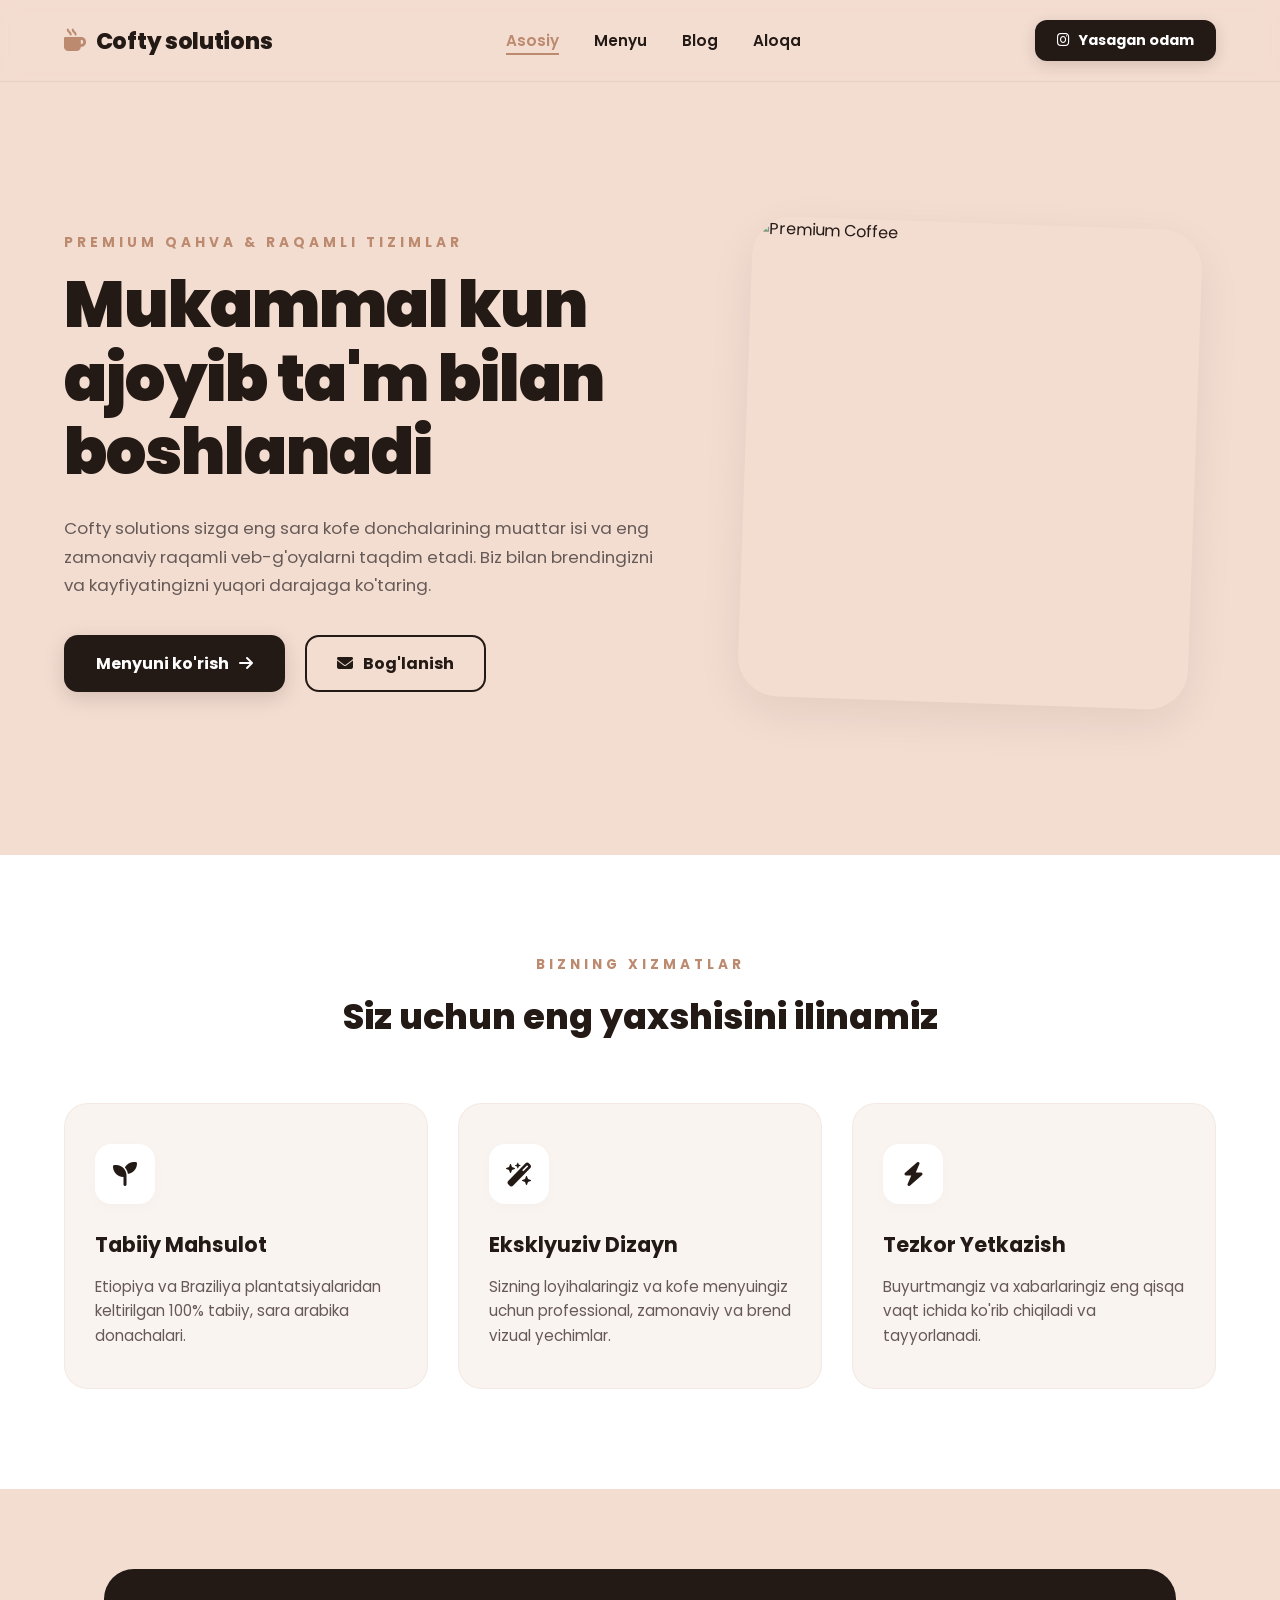
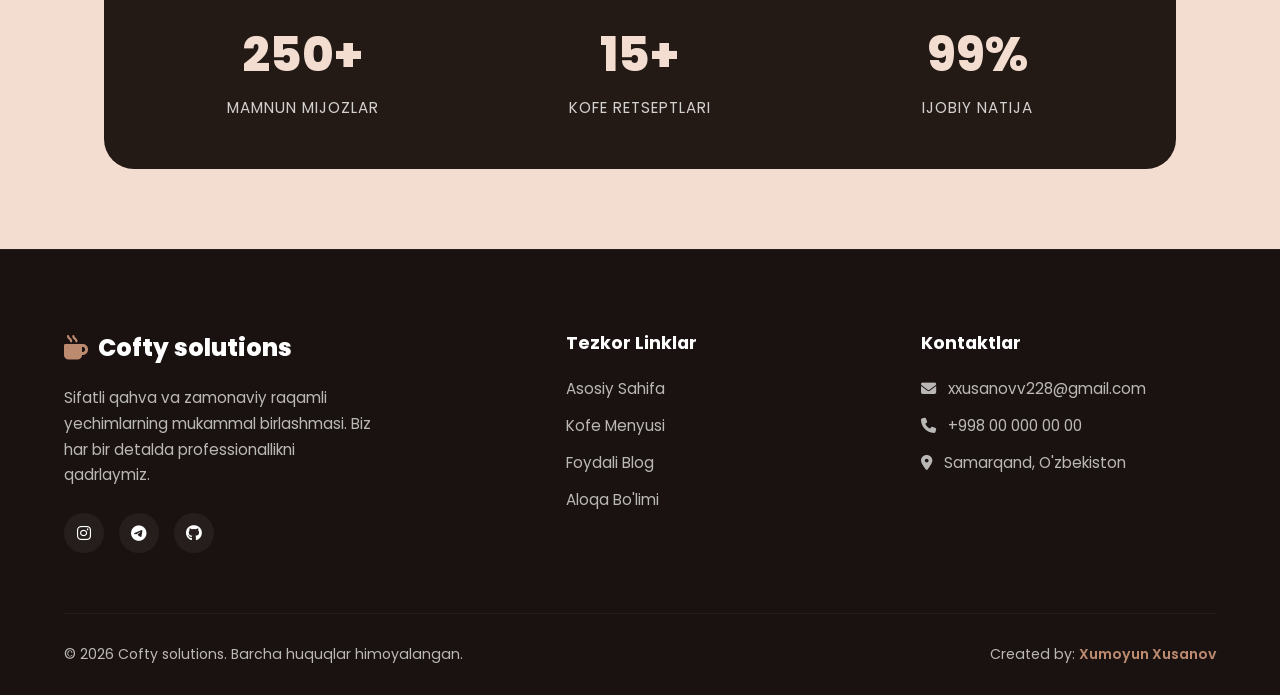
==== commit a951409f: "Update index.html" ====
--- a/index.html
+++ b/index.html
@@ -9,7 +9,8 @@
   <link rel="stylesheet" href="scc/index.css">
 </head>
 <body>
-<header class="main-header">
+
+  <header class="main-header">
     <div class="nav-container">
       <a href="index.html" class="brand-logo">
         <i class="fa-solid fa-mug-hot"></i> Cofty solutions
--- a/scc/index.css
+++ b/scc/index.css
@@ -1,3 +1,6 @@
+/* ==========================================================================
+   1. BAZA VA UNIVERSAL STILLAR
+   ========================================================================== */
 *, *::before, *::after { 
   box-sizing: border-box; 
   margin: 0; 
@@ -24,7 +27,9 @@
   scroll-behavior: smooth;
 }
 
-/* ─── HEADER & NAVIGATSIYA ─── */
+/* ==========================================================================
+   2. HEADER & NAVIGATSIYA (KOMPYUTER VERSIYASI)
+   ========================================================================== */
 .main-header {
   width: 100%;
   background: rgba(243, 220, 208, 0.95);
@@ -116,16 +121,23 @@
   box-shadow: 0 6px 20px rgba(188,138,111,0.3);
 }
 
-/* Kompyuterda yashirin turadigan bars tugmasi */
+/* Katta ekranda butunlay yashirin turadigan Bars elementlari logicasi */
+#menu-check {
+  display: none;
+}
+
 .menu-bars-btn {
   display: none;
   font-size: 1.6rem;
   color: var(--dark);
   cursor: pointer;
   transition: var(--transition);
-}
-
-/* ─── HERO SECTION ─── */
+  z-index: 1002;
+}
+
+/* ==========================================================================
+   3. HERO SECTION (ASOSIY QISM)
+   ========================================================================== */
 .hero-section {
   min-height: 95vh;
   display: flex;
@@ -232,7 +244,9 @@
   transform: rotate(0deg) scale(1.02);
 }
 
-/* ─── SERVICES SECTION ─── */
+/* ==========================================================================
+   4. SERVICES SECTION (XIZMATLAR)
+   ========================================================================== */
 .services-section {
   background: var(--white);
   padding: 100px 5%;
@@ -298,7 +312,9 @@
   line-height: 1.6;
 }
 
-/* ─── STATS BANNER ─── */
+/* ==========================================================================
+   5. STATS BANNER (STATISTIKA)
+   ========================================================================== */
 .stats-section {
   padding: 80px 5%;
   max-width: 1200px;
@@ -330,7 +346,9 @@
   text-transform: uppercase;
 }
 
-/* ─── FOOTER ─── */
+/* ==========================================================================
+   6. FOOTER (PASTKI QISM)
+   ========================================================================== */
 .main-footer {
   background: #1a1210;
   color: rgba(255,255,255,0.7);
@@ -434,58 +452,65 @@
   font-weight: 600;
 }
 
-/* ─── RESPONSIVE BO'LIMI (BARS TUGMASI BILAN MUKAMMAL) ─── */
-
+/* ==========================================================================
+   7. RESPONSIVE BO'LIMI (HAMMA QURILMALAR VA BARS MANTIQI)
+   ========================================================================== */
+
+/* ─── Katta planshetlar uchun (max-width: 1024px) ─── */
 @media (max-width: 1024px) {
   .hero-container { gap: 40px; }
   .hero-img { max-width: 400px; height: 420px; }
 }
 
+/* ─── Header siqilgan holat: Planshet va Telefonlar (max-width: 768px) ─── */
 @media (max-width: 768px) {
   .main-header {
     padding: 15px 5%;
   }
 
-  /* Telefonlarda uchta chiziqchani chiqarish */
+  /* Aynan mana shu ekranda uchta chiziqchali BARS tugmasi paydo bo'ladi */
   .menu-bars-btn {
     display: block;
-    order: 2;
   }
   
-  .brand-logo { order: 1; }
-  .btn-creator { display: none; } /* Telefon ekranida joy tejash */
-
-  /* Menyuni yashirin panel qilish */
+  .btn-creator { 
+    display: none; /* Mobil ekranda joyni tejash uchun yashiriladi */
+  } 
+
+  /* Oddiy navigatsiya menyusi yashirin panel ko'rinishiga o'tadi */
   .nav-menu {
     display: flex;
     flex-direction: column;
-    position: absolute;
-    top: 100%;
+    position: fixed; 
+    top: 70px; 
     left: 0;
     width: 100%;
-    background: rgba(243, 220, 208, 0.98);
-    box-shadow: 0 10px 20px rgba(0,0,0,0.05);
-    padding: 20px;
-    gap: 20px;
+    background: #f3dcd0; 
+    box-shadow: 0 15px 25px rgba(35,25,21,0.1);
+    padding: 30px 20px;
+    gap: 25px;
     text-align: center;
     border-bottom: 1.5px solid rgba(35,25,21,0.06);
     
+    /* Panelni boshlang'ich yashirin holati */
     opacity: 0;
-    pointer-events: none;
-    transform: translateY(-10px);
-    transition: var(--transition);
+    visibility: hidden;
+    transform: translateY(-20px);
+    transition: all 0.3s ease-in-out;
+    z-index: 1001;
   }
 
-  /* Bars tugmasi bosilganda menyuni ochish logicasi */
+  /* BARS TUGMASI BOSILGANDA (CHECKED BO'LGANDA) MENYUNI CHIQARISH */
   #menu-check:checked ~ .nav-menu {
     opacity: 1;
-    pointer-events: auto;
+    visibility: visible;
     transform: translateY(0);
   }
 
+  /* Kontent qismlarini mobilga moslab vertikal holatga o'tkazish */
   .hero-section { padding-top: 140px; }
   .hero-container { grid-template-columns: 1fr; text-align: center; gap: 40px; }
-  .hero-image-wrapper { order: -1; }
+  .hero-image-wrapper { order: -1; } /* Rasm matndan tepaga chiqadi */
   .hero-img { height: 350px; max-width: 100%; transform: rotate(0deg); }
   .hero-cta-group { justify-content: center; }
 
@@ -493,6 +518,7 @@
   .footer-bottom { flex-direction: column; gap: 15px; text-align: center; }
 }
 
+/* ─── Kichik smartfonlar uchun (max-width: 480px) ─── */
 @media (max-width: 480px) {
   .hero-title { font-size: 2.2rem; }
   .hero-cta-group .btn-primary, .hero-cta-group .btn-secondary { width: 100%; justify-content: center; }
